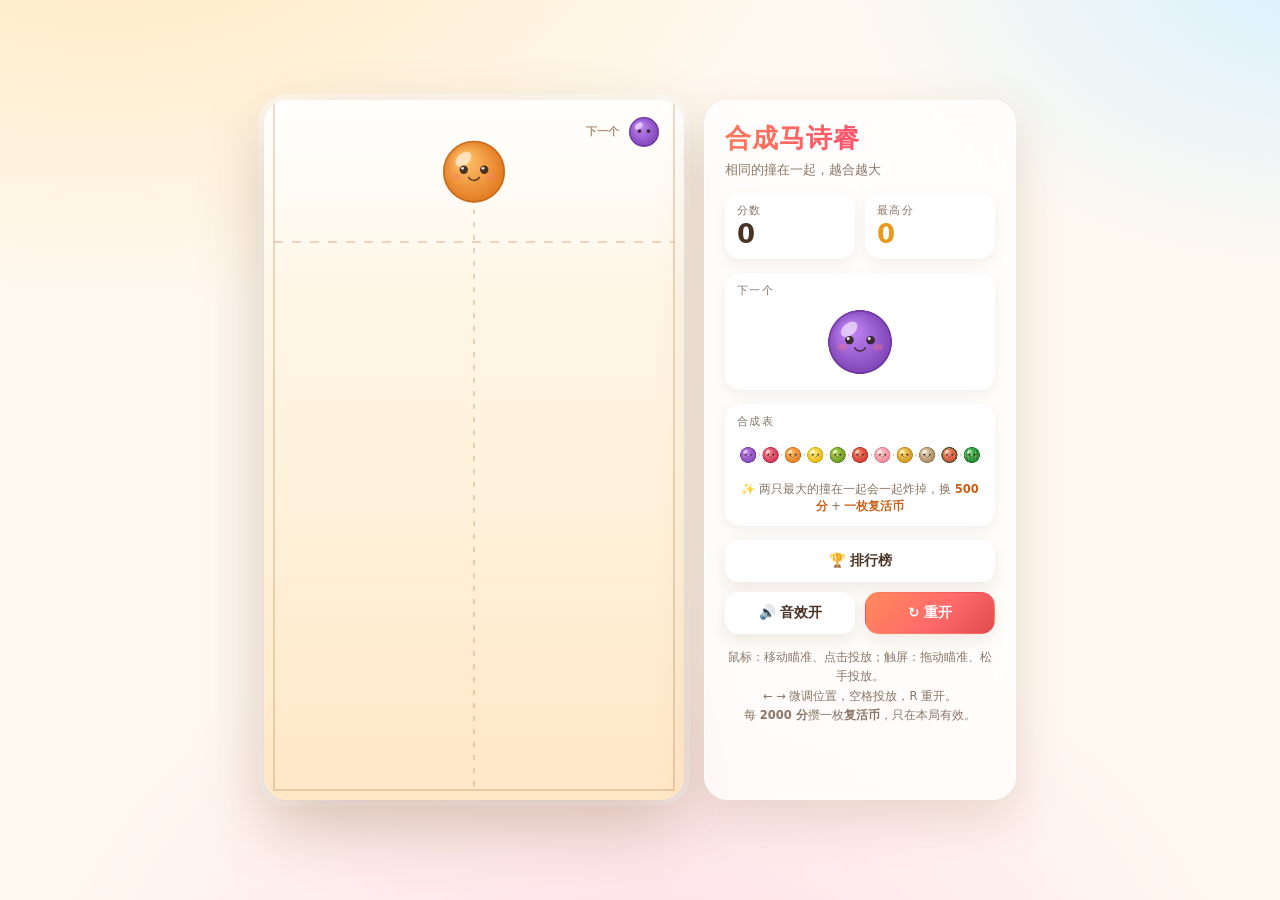
==== index.html @ 4cc89195 "chore: 更名为合成马诗睿，并同步测试断言" ====
<!DOCTYPE html>
<html lang="zh-CN">
<head>
<meta charset="utf-8">
<meta name="viewport" content="width=device-width, initial-scale=1, viewport-fit=cover">
<meta name="theme-color" content="#fff3e0">
<meta name="robots" content="noindex">
<!-- 前端文件都在 v1/ 里：这里只做跳转，别把游戏内容放在根目录 -->
<meta http-equiv="refresh" content="0; url=./v1/">
<link rel="canonical" href="https://qw-jjjkk.github.io/BigNaiWa/v1/">
<title>合成马诗睿 · 正在前往 v1</title>
<style>
  html, body { margin: 0; height: 100%; }
  body {
    display: flex; align-items: center; justify-content: center;
    background: linear-gradient(#fff8ee, #ffe7c6);
    color: #6b5136;
    font: 16px/1.7 "PingFang SC", "Microsoft YaHei", system-ui, sans-serif;
    text-align: center;
  }
  a { color: #f4623a; font-weight: 700; }
</style>
<script>
  /* 0 秒 meta 跳转 + 这里兜底：file:// 直接双击打开、或个别浏览器不执行 meta 时也能跳 */
  location.replace('./v1/' + location.search + location.hash);
</script>
</head>
<body>
  <p>正在打开《合成马诗睿》…<br>
     没有自动跳转的话，点 <a href="./v1/">这里</a>。</p>
</body>
</html>
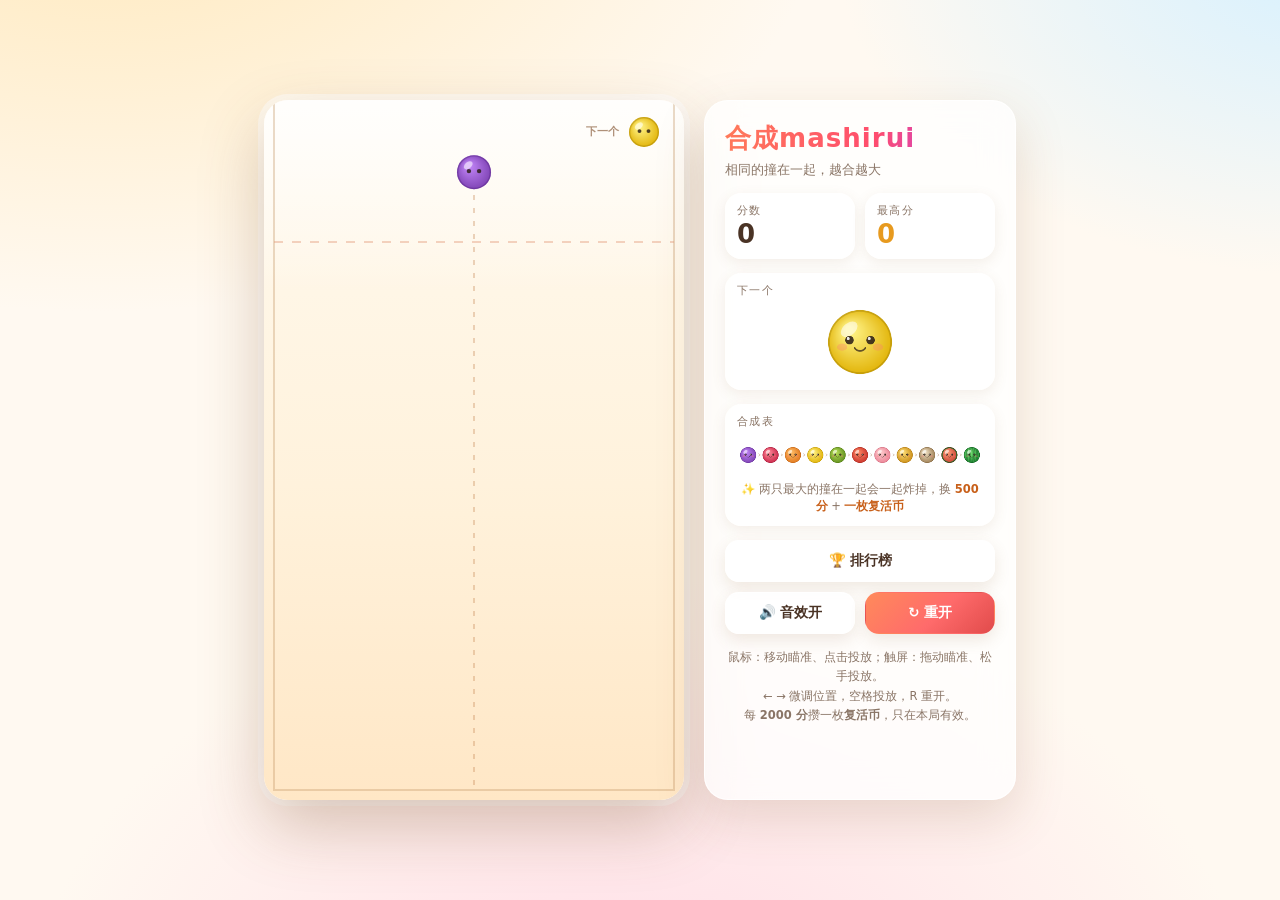
==== commit 1dac8f1b: "chore: 标题改为 合成mashirui，仓库改名为 mashirui" ====
--- a/index.html
+++ b/index.html
@@ -7,8 +7,8 @@
 <meta name="robots" content="noindex">
 <!-- 前端文件都在 v1/ 里：这里只做跳转，别把游戏内容放在根目录 -->
 <meta http-equiv="refresh" content="0; url=./v1/">
-<link rel="canonical" href="https://qw-jjjkk.github.io/BigNaiWa/v1/">
-<title>合成马诗睿 · 正在前往 v1</title>
+<link rel="canonical" href="https://qw-jjjkk.github.io/mashirui/v1/">
+<title>合成mashirui · 正在前往 v1</title>
 <style>
   html, body { margin: 0; height: 100%; }
   body {
@@ -26,7 +26,7 @@
 </script>
 </head>
 <body>
-  <p>正在打开《合成马诗睿》…<br>
+  <p>正在打开《合成mashirui》…<br>
      没有自动跳转的话，点 <a href="./v1/">这里</a>。</p>
 </body>
 </html>
